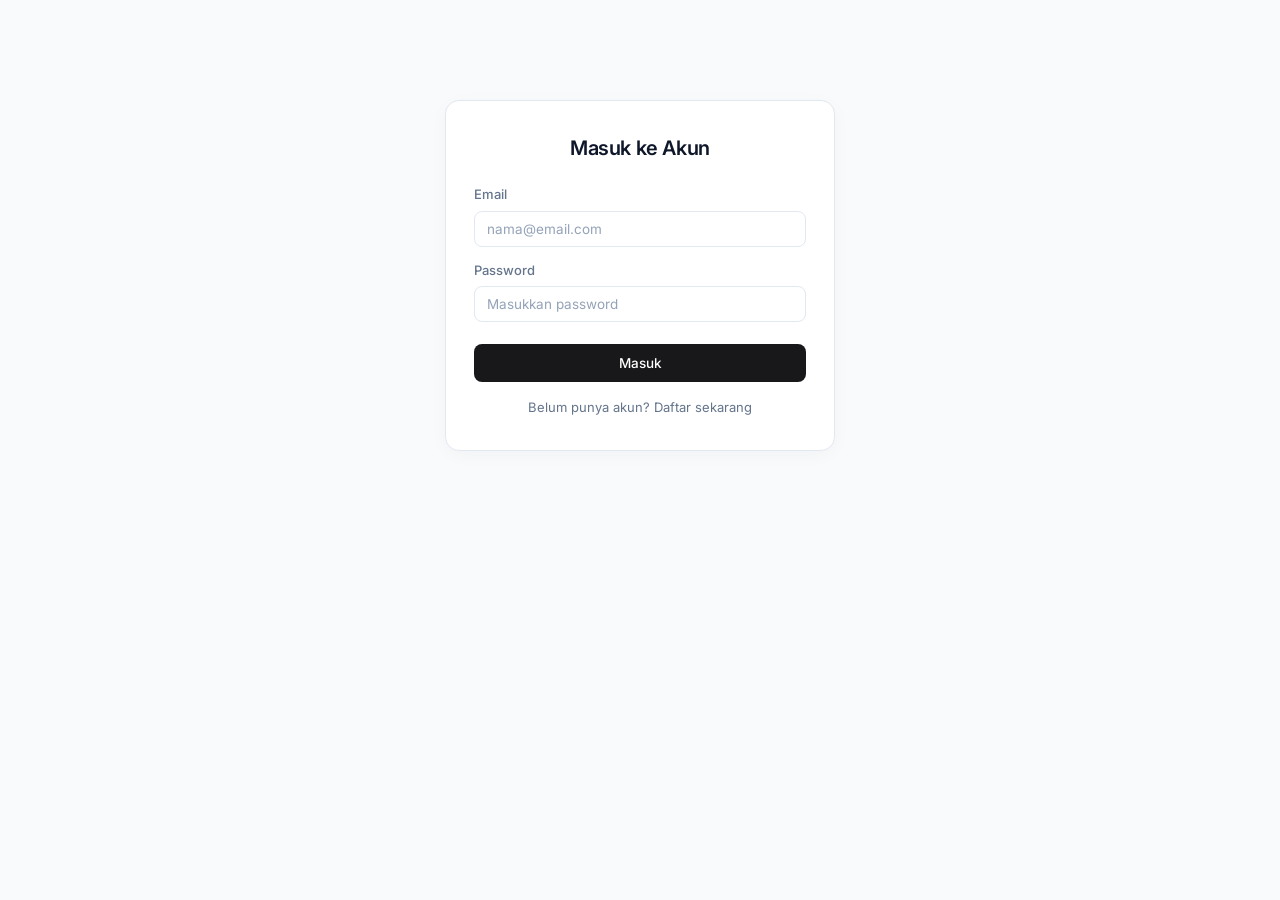
==== frontend/index.html @ 7761a3a5 "feat: add frontend UI and CORS configuration" ====
<!DOCTYPE html>
<html lang="id">

<head>
    <meta charset="UTF-8">
    <meta name="viewport" content="width=device-width, initial-scale=1.0">
    <title>Masuk — Task Management</title>
    <link rel="stylesheet" href="style.css">
</head>

<body>
    <div class="auth-container">
        <h2 id="form-title">Masuk ke Akun</h2>
        <div id="alert-box" class="alert"></div>

        <!-- Form Login -->
        <form id="login-form">
            <div class="form-group">
                <label for="login-email">Email</label>
                <input type="email" id="login-email" placeholder="nama@email.com" required>
            </div>
            <div class="form-group">
                <label for="login-password">Password</label>
                <input type="password" id="login-password" placeholder="Masukkan password" required>
            </div>
            <button type="submit">Masuk</button>
            <p class="toggle-link" onclick="toggleMode('register')">Belum punya akun? Daftar sekarang</p>
        </form>

        <!-- Form Register -->
        <form id="register-form" style="display: none;">
            <div class="form-group">
                <label for="reg-name">Nama Lengkap</label>
                <input type="text" id="reg-name" placeholder="Nama lengkap" required>
            </div>
            <div class="form-group">
                <label for="reg-email">Email</label>
                <input type="email" id="reg-email" placeholder="nama@email.com" required>
            </div>
            <div class="form-group">
                <label for="reg-password">Password</label>
                <input type="password" id="reg-password" placeholder="Minimal 6 karakter" minlength="6" required>
            </div>
            <button type="submit">Buat Akun</button>
            <p class="toggle-link" onclick="toggleMode('login')">Sudah punya akun? Masuk di sini</p>
        </form>
    </div>

    <script>
        const API_URL = "http://localhost:8080/api/v1";

        // Route Guard: Redirect jika sudah login
        const existingToken = localStorage.getItem("token");
        const existingRole = localStorage.getItem("role");
        if (existingToken) {
            window.location.href = existingRole === "ADMIN" ? "admin.html" : "dashboard.html";
        }

        function toggleMode(mode) {
            document.getElementById("alert-box").className = "alert";
            const isRegister = mode === "register";
            document.getElementById("login-form").style.display = isRegister ? "none" : "block";
            document.getElementById("register-form").style.display = isRegister ? "block" : "none";
            document.getElementById("form-title").innerText = isRegister ? "Daftar Akun Baru" : "Masuk ke Akun";
        }

        function showAlert(msg, type) {
            const box = document.getElementById("alert-box");
            box.innerText = msg;
            box.className = "alert " + type;
        }

        // Submit Login
        document.getElementById("login-form").addEventListener("submit", async (e) => {
            e.preventDefault();
            const email = document.getElementById("login-email").value.trim();
            const password = document.getElementById("login-password").value;

            try {
                const res = await fetch(`${API_URL}/auth/login`, {
                    method: "POST",
                    headers: { "Content-Type": "application/json" },
                    body: JSON.stringify({ email, password })
                });
                const data = await res.json();

                if (!res.ok) return showAlert(data.message || "Email atau password salah.", "error");

                localStorage.setItem("token", data.data.token);
                localStorage.setItem("role", data.data.user.role);
                localStorage.setItem("userName", data.data.user.name);

                window.location.href = data.data.user.role === "ADMIN" ? "admin.html" : "dashboard.html";
            } catch (err) {
                showAlert("Tidak dapat terhubung ke server backend.", "error");
            }
        });

        // Submit Register
        document.getElementById("register-form").addEventListener("submit", async (e) => {
            e.preventDefault();
            const name = document.getElementById("reg-name").value.trim();
            const email = document.getElementById("reg-email").value.trim();
            const password = document.getElementById("reg-password").value;

            try {
                const res = await fetch(`${API_URL}/auth/register`, {
                    method: "POST",
                    headers: { "Content-Type": "application/json" },
                    body: JSON.stringify({ name, email, password })
                });
                const data = await res.json();

                if (!res.ok) return showAlert(data.message || "Registrasi gagal.", "error");

                document.getElementById("register-form").reset();
                toggleMode("login");
                showAlert("Akun berhasil dibuat. Silakan masuk.", "success");
            } catch (err) {
                showAlert("Tidak dapat terhubung ke server backend.", "error");
            }
        });
    </script>
</body>

</html>
---- frontend/style.css ----
@import url('https://fonts.googleapis.com/css2?family=Inter:wght@400;500;600;700&display=swap');

:root {
    --bg: #f8fafc;
    --surface: #ffffff;
    --border: #e2e8f0;
    --border-focus: #94a3b8;
    --text-main: #0f172a;
    --text-muted: #64748b;
    --primary: #18181b;
    --primary-hover: #27272a;
    --danger: #dc2626;
    --danger-bg: #fef2f2;
    --danger-hover: #fee2e2;
    --radius: 10px;
}

* {
    box-sizing: border-box;
    margin: 0;
    padding: 0;
    font-family: 'Inter', -apple-system, BlinkMacSystemFont, sans-serif;
}

body {
    background: var(--bg);
    color: var(--text-main);
    padding: 28px 20px;
    line-height: 1.5;
    -webkit-font-smoothing: antialiased;
}

/* Auth Page */
.auth-container {
    max-width: 390px;
    margin: 72px auto;
    background: var(--surface);
    padding: 32px 28px;
    border-radius: 14px;
    border: 1px solid var(--border);
    box-shadow: 0 4px 20px -2px rgba(15, 23, 42, 0.04);
}

h2 {
    font-size: 20px;
    font-weight: 600;
    letter-spacing: -0.02em;
    margin-bottom: 22px;
    color: var(--text-main);
    text-align: center;
}

.form-group {
    margin-bottom: 14px;
}

label {
    display: block;
    font-size: 13px;
    font-weight: 500;
    color: var(--text-muted);
    margin-bottom: 6px;
}

input,
select,
textarea {
    width: 100%;
    padding: 9px 12px;
    background: var(--surface);
    border: 1px solid var(--border);
    border-radius: 8px;
    font-size: 13.5px;
    color: var(--text-main);
    transition: border-color 0.15s ease, box-shadow 0.15s ease;
}

input:focus,
select:focus,
textarea:focus {
    outline: none;
    border-color: var(--border-focus);
    box-shadow: 0 0 0 3px rgba(148, 163, 184, 0.15);
}

input::placeholder,
textarea::placeholder {
    color: #94a3b8;
}

/* Buttons */
button {
    padding: 9px 15px;
    background: var(--primary);
    color: #ffffff;
    border: 1px solid transparent;
    border-radius: 8px;
    font-size: 13.5px;
    font-weight: 500;
    cursor: pointer;
    transition: background-color 0.15s ease, transform 0.05s ease;
}

button:hover {
    background: var(--primary-hover);
}

button:active {
    transform: scale(0.99);
}

.auth-container button {
    width: 100%;
    margin-top: 8px;
    padding: 10px;
}

.btn-secondary {
    background: var(--surface);
    color: var(--text-main);
    border: 1px solid var(--border);
}

.btn-secondary:hover {
    background: #f1f5f9;
}

.btn-danger {
    background: var(--danger-bg);
    color: var(--danger);
    border: 1px solid #fecaca;
}

.btn-danger:hover {
    background: var(--danger-hover);
}

.btn-sm {
    padding: 5px 10px;
    font-size: 12px;
    border-radius: 6px;
}

.toggle-link {
    text-align: center;
    margin-top: 16px;
    font-size: 13px;
    color: var(--text-muted);
    cursor: pointer;
}

.toggle-link:hover {
    color: var(--text-main);
    text-decoration: underline;
}

/* Alerts */
.alert {
    padding: 10px 12px;
    border-radius: 8px;
    margin-bottom: 16px;
    font-size: 13px;
    display: none;
}

.alert.error {
    background: #fef2f2;
    color: #b91c1c;
    border: 1px solid #fecaca;
    display: block;
}

.alert.success {
    background: #f0fdf4;
    color: #15803d;
    border: 1px solid #bbf7d0;
    display: block;
}

/* Layout & Navbar */
.container {
    max-width: 1120px;
    margin: 0 auto;
}

.navbar {
    background: var(--surface);
    color: var(--text-main);
    padding: 14px 20px;
    border-radius: var(--radius);
    border: 1px solid var(--border);
    display: flex;
    justify-content: space-between;
    align-items: center;
    margin-bottom: 24px;
}

.navbar h1 {
    font-size: 15.5px;
    font-weight: 600;
    letter-spacing: -0.01em;
}

.nav-right {
    display: flex;
    align-items: center;
    gap: 8px;
}

/* Summary Cards */
.summary-grid {
    display: grid;
    grid-template-columns: repeat(4, 1fr);
    gap: 14px;
    margin-bottom: 20px;
}

.card {
    background: var(--surface);
    padding: 20px;
    border-radius: var(--radius);
    border: 1px solid var(--border);
    margin-bottom: 20px;
}

.card h3 {
    font-size: 14.5px;
    font-weight: 600;
    color: var(--text-main);
}

.stat-card {
    text-align: left;
    padding: 16px 20px;
    margin-bottom: 0;
}

.stat-card h3 {
    font-size: 12px;
    font-weight: 500;
    text-transform: uppercase;
    letter-spacing: 0.04em;
    color: var(--text-muted);
    margin-bottom: 6px;
}

.stat-card p {
    font-size: 26px;
    font-weight: 700;
    letter-spacing: -0.02em;
    color: var(--text-main);
}

/* Grid & Filter Bar */
.grid-2 {
    display: grid;
    grid-template-columns: 330px 1fr;
    gap: 20px;
    align-items: start;
}

.filter-bar {
    display: flex;
    gap: 8px;
    margin-bottom: 16px;
    flex-wrap: wrap;
}

.filter-bar input {
    flex: 2;
    min-width: 180px;
}

.filter-bar select {
    flex: 1;
    min-width: 135px;
}

/* Tables */
table {
    width: 100%;
    border-collapse: collapse;
    font-size: 13.5px;
}

th {
    padding: 10px 12px;
    text-align: left;
    font-size: 11.5px;
    font-weight: 600;
    text-transform: uppercase;
    letter-spacing: 0.04em;
    color: var(--text-muted);
    border-bottom: 1px solid var(--border);
    background: #fafafa;
}

td {
    padding: 12px;
    text-align: left;
    border-bottom: 1px solid #f1f5f9;
    vertical-align: middle;
}

tr:last-child td {
    border-bottom: none;
}

tbody tr:hover {
    background: #f8fafc;
}

/* Minimalist Badges */
.badge {
    display: inline-block;
    padding: 2px 8px;
    border-radius: 6px;
    font-size: 11.5px;
    font-weight: 500;
}

.badge-TODO {
    background: #f1f5f9;
    color: #475569;
}

.badge-IN_PROGRESS {
    background: #fef3c7;
    color: #b45309;
}

.badge-DONE {
    background: #dcfce7;
    color: #15803d;
}

.badge-HIGH {
    background: #fee2e2;
    color: #b91c1c;
}

.badge-MEDIUM {
    background: #e0f2fe;
    color: #0369a1;
}

.badge-LOW {
    background: #f1f5f9;
    color: #475569;
}

/* Responsive */
@media (max-width: 860px) {
    .summary-grid {
        grid-template-columns: repeat(2, 1fr);
    }

    .grid-2 {
        grid-template-columns: 1fr;
    }
}
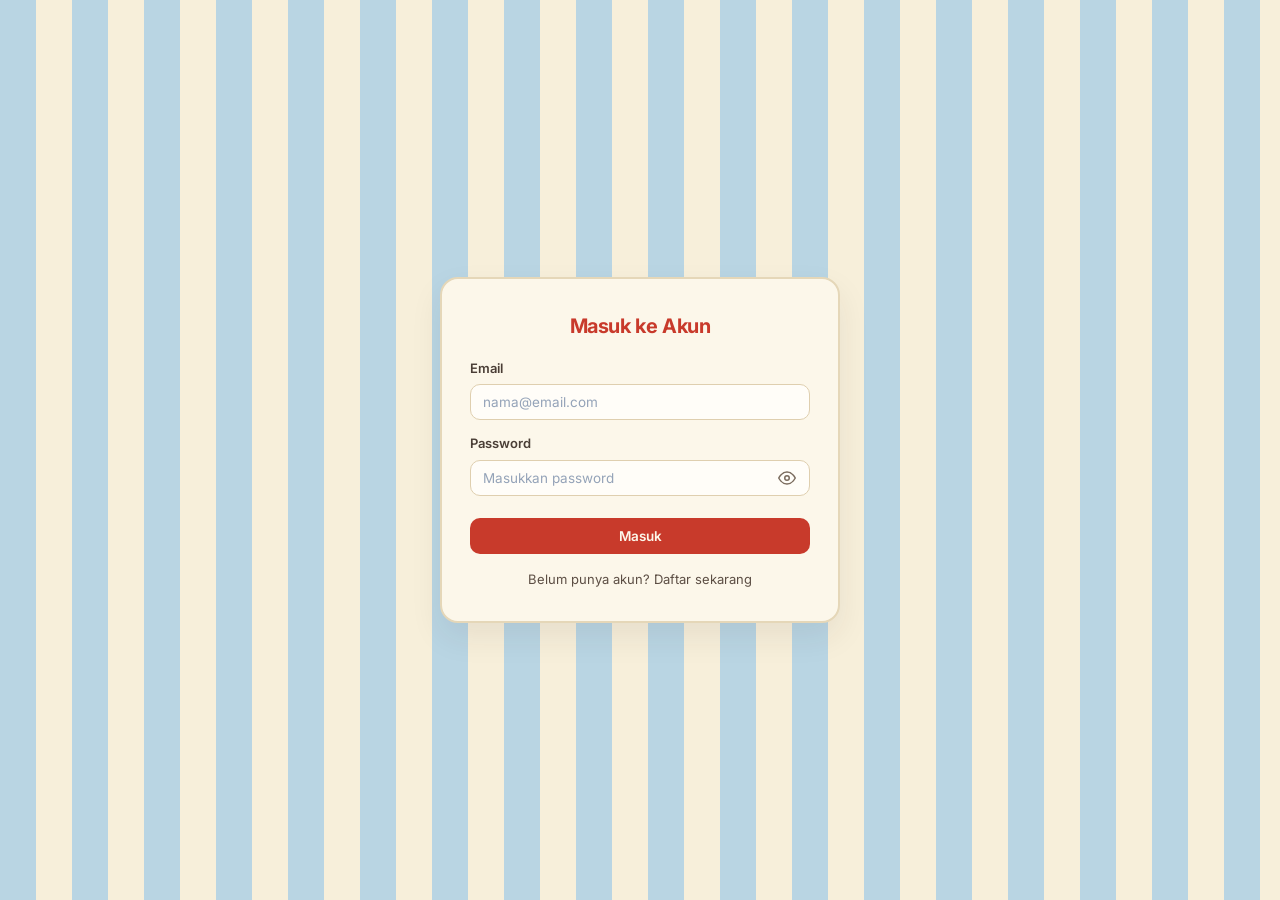
==== commit a413b72c: "feat: update frontend warm UI palette and confirmation modals" ====
--- a/frontend/index.html
+++ b/frontend/index.html
@@ -6,6 +6,114 @@
     <meta name="viewport" content="width=device-width, initial-scale=1.0">
     <title>Masuk — Task Management</title>
     <link rel="stylesheet" href="style.css">
+    <style>
+        body {
+            background-color: #F7EFDA !important;
+            background-image: repeating-linear-gradient(90deg,
+                    #B9D5E3 0px,
+                    #B9D5E3 36px,
+                    #F7EFDA 36px,
+                    #F7EFDA 72px) !important;
+            color: #2D2520 !important;
+            min-height: 100vh;
+            display: flex;
+            align-items: center;
+            justify-content: center;
+            padding: 20px;
+        }
+
+        .auth-container {
+            background: #FCF7EA !important;
+            border: 2px solid #E5D7B8 !important;
+            border-radius: 18px !important;
+            box-shadow: 0 14px 32px rgba(45, 37, 32, 0.08) !important;
+            padding: 32px 28px !important;
+            max-width: 400px;
+            width: 100%;
+            margin: 0 !important;
+        }
+
+        .auth-container h2 {
+            color: #C83A2B !important;
+            font-weight: 700;
+            letter-spacing: -0.02em;
+            margin-bottom: 18px;
+        }
+
+        .form-group label {
+            color: #4A3E36 !important;
+            font-weight: 600;
+        }
+
+        .auth-container input {
+            background: #FFFDF8 !important;
+            border: 1.5px solid #DFCFAF !important;
+            color: #2D2520 !important;
+            border-radius: 10px !important;
+        }
+
+        .auth-container input:focus {
+            outline: none;
+            border-color: #8EBAD1 !important;
+            box-shadow: 0 0 0 3px rgba(185, 213, 227, 0.45) !important;
+        }
+
+        .auth-container button[type="submit"] {
+            background: #C83A2B !important;
+            color: #FCF7EA !important;
+            border: none !important;
+            border-radius: 10px !important;
+            font-weight: 600;
+            transition: background 0.15s ease;
+        }
+
+        .auth-container button[type="submit"]:hover {
+            background: #A92E21 !important;
+        }
+
+        .toggle-link {
+            color: #5C4E44 !important;
+        }
+
+        .toggle-link:hover {
+            color: #C83A2B !important;
+        }
+
+        .password-wrapper {
+            position: relative;
+            width: 100%;
+        }
+
+        .password-wrapper input {
+            width: 100% !important;
+            padding-right: 42px !important;
+            margin-bottom: 0 !important;
+        }
+
+        .password-wrapper .toggle-pw-btn {
+            position: absolute !important;
+            right: 10px !important;
+            top: 50% !important;
+            transform: translateY(-50%) !important;
+            width: auto !important;
+            height: auto !important;
+            padding: 4px !important;
+            margin: 0 !important;
+            background: transparent !important;
+            border: none !important;
+            color: #7A6B5D !important;
+            cursor: pointer;
+            display: flex !important;
+            align-items: center;
+            justify-content: center;
+            z-index: 2;
+        }
+
+        .password-wrapper .toggle-pw-btn:hover {
+            color: #C83A2B !important;
+            background: transparent !important;
+        }
+    </style>
 </head>
 
 <body>
@@ -21,7 +129,17 @@
             </div>
             <div class="form-group">
                 <label for="login-password">Password</label>
-                <input type="password" id="login-password" placeholder="Masukkan password" required>
+                <div class="password-wrapper">
+                    <input type="password" id="login-password" placeholder="Masukkan password" required>
+                    <button type="button" class="toggle-pw-btn" onclick="togglePassword('login-password', this)"
+                        title="Lihat Password" aria-label="Lihat Password">
+                        <svg width="18" height="18" viewBox="0 0 24 24" fill="none" stroke="currentColor"
+                            stroke-width="2" stroke-linecap="round" stroke-linejoin="round">
+                            <path d="M1 12s4-8 11-8 11 8 11 8-4 8-11 8-11-8-11-8z"></path>
+                            <circle cx="12" cy="12" r="3"></circle>
+                        </svg>
+                    </button>
+                </div>
             </div>
             <button type="submit">Masuk</button>
             <p class="toggle-link" onclick="toggleMode('register')">Belum punya akun? Daftar sekarang</p>
@@ -39,7 +157,17 @@
             </div>
             <div class="form-group">
                 <label for="reg-password">Password</label>
-                <input type="password" id="reg-password" placeholder="Minimal 6 karakter" minlength="6" required>
+                <div class="password-wrapper">
+                    <input type="password" id="reg-password" placeholder="Minimal 6 karakter" minlength="6" required>
+                    <button type="button" class="toggle-pw-btn" onclick="togglePassword('reg-password', this)"
+                        title="Lihat Password" aria-label="Lihat Password">
+                        <svg width="18" height="18" viewBox="0 0 24 24" fill="none" stroke="currentColor"
+                            stroke-width="2" stroke-linecap="round" stroke-linejoin="round">
+                            <path d="M1 12s4-8 11-8 11 8 11 8-4 8-11 8-11-8-11-8z"></path>
+                            <circle cx="12" cy="12" r="3"></circle>
+                        </svg>
+                    </button>
+                </div>
             </div>
             <button type="submit">Buat Akun</button>
             <p class="toggle-link" onclick="toggleMode('login')">Sudah punya akun? Masuk di sini</p>
@@ -48,6 +176,17 @@
 
     <script>
         const API_URL = "http://localhost:8080/api/v1";
+
+        const eyeOpen = `<svg width="18" height="18" viewBox="0 0 24 24" fill="none" stroke="currentColor" stroke-width="2" stroke-linecap="round" stroke-linejoin="round"><path d="M1 12s4-8 11-8 11 8 11 8-4 8-11 8-11-8-11-8z"></path><circle cx="12" cy="12" r="3"></circle></svg>`;
+        const eyeClosed = `<svg width="18" height="18" viewBox="0 0 24 24" fill="none" stroke="currentColor" stroke-width="2" stroke-linecap="round" stroke-linejoin="round"><path d="M17.94 17.94A10.07 10.07 0 0 1 12 20c-7 0-11-8-11-8a18.45 18.45 0 0 1 5.06-5.94M9.9 4.24A9.12 9.12 0 0 1 12 4c7 0 11 8 11 8a18.5 18.5 0 0 1-2.16 3.19m-6.72-1.07a3 3 0 1 1-4.24-4.24"></path><line x1="1" y1="1" x2="23" y2="23"></line></svg>`;
+
+        function togglePassword(inputId, btn) {
+            const input = document.getElementById(inputId);
+            const isHidden = input.type === "password";
+            input.type = isHidden ? "text" : "password";
+            btn.innerHTML = isHidden ? eyeClosed : eyeOpen;
+            btn.title = isHidden ? "Sembunyikan Password" : "Lihat Password";
+        }
 
         // Route Guard: Redirect jika sudah login
         const existingToken = localStorage.getItem("token");
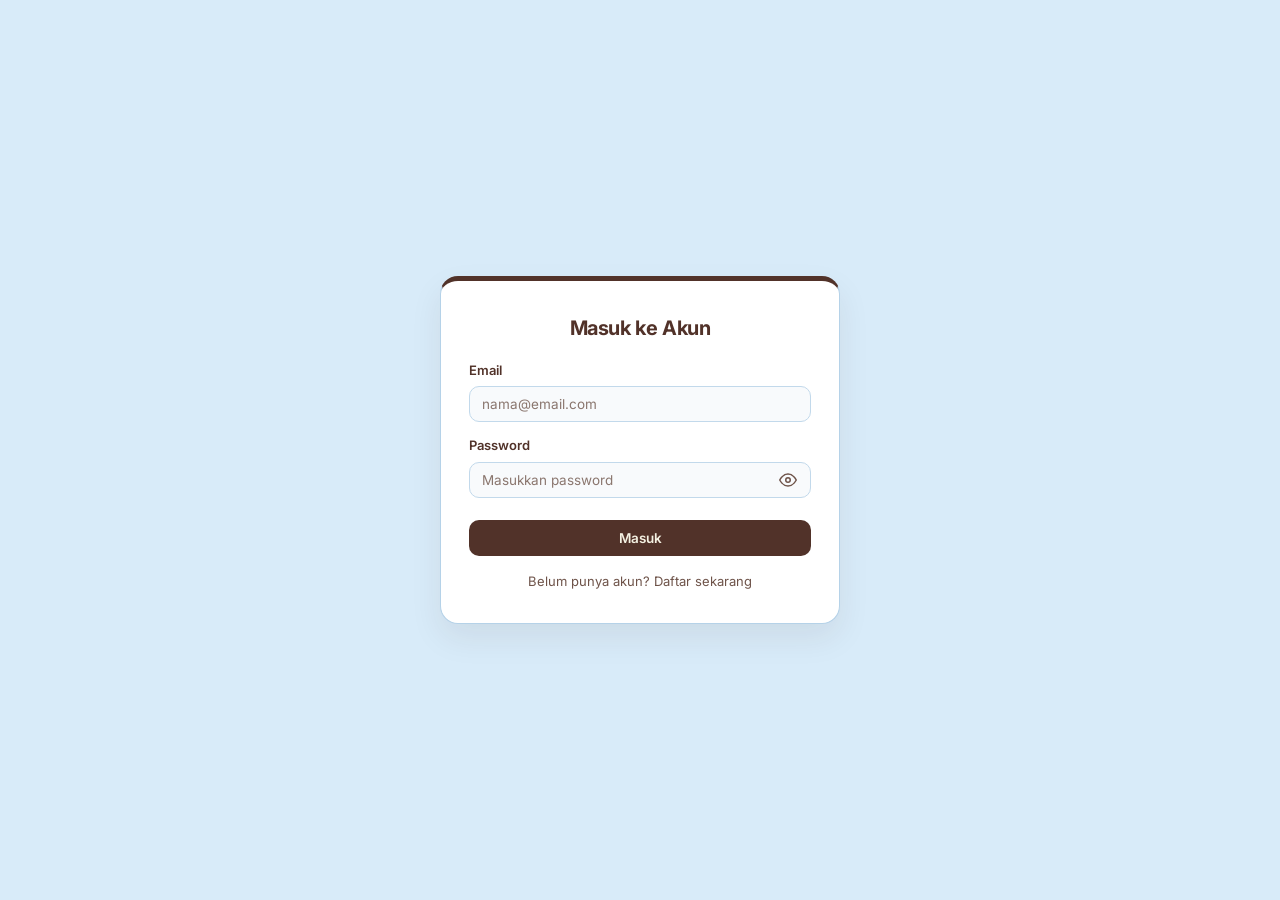
==== commit 8003cc35: "feat: update ui" ====
--- a/frontend/index.html
+++ b/frontend/index.html
@@ -7,14 +7,11 @@
     <title>Masuk — Task Management</title>
     <link rel="stylesheet" href="style.css">
     <style>
+        /* Palet: Something Blue (#D8EBF9), Mother Earth (#513229), Lucky Dice (#F4F1E2), The Bay (#FCE6B7), Walking Vinnie (#D7D4B1) */
         body {
-            background-color: #F7EFDA !important;
-            background-image: repeating-linear-gradient(90deg,
-                    #B9D5E3 0px,
-                    #B9D5E3 36px,
-                    #F7EFDA 36px,
-                    #F7EFDA 72px) !important;
-            color: #2D2520 !important;
+            background-color: #D8EBF9 !important;
+            background-image: none !important;
+            color: #3A231D !important;
             min-height: 100vh;
             display: flex;
             align-items: center;
@@ -23,10 +20,11 @@
         }
 
         .auth-container {
-            background: #FCF7EA !important;
-            border: 2px solid #E5D7B8 !important;
+            background: #FFFFFF !important;
+            border: 1.5px solid #B5D2E8 !important;
+            border-top: 5px solid #513229 !important;
             border-radius: 18px !important;
-            box-shadow: 0 14px 32px rgba(45, 37, 32, 0.08) !important;
+            box-shadow: 0 14px 32px rgba(58, 35, 29, 0.08) !important;
             padding: 32px 28px !important;
             max-width: 400px;
             width: 100%;
@@ -34,33 +32,38 @@
         }
 
         .auth-container h2 {
-            color: #C83A2B !important;
+            color: #513229 !important;
             font-weight: 700;
             letter-spacing: -0.02em;
             margin-bottom: 18px;
         }
 
         .form-group label {
-            color: #4A3E36 !important;
+            color: #513229 !important;
             font-weight: 600;
         }
 
         .auth-container input {
-            background: #FFFDF8 !important;
-            border: 1.5px solid #DFCFAF !important;
-            color: #2D2520 !important;
+            background: #F8FAFC !important;
+            border: 1.5px solid #C2D9EB !important;
+            color: #3A231D !important;
             border-radius: 10px !important;
+        }
+
+        .auth-container input::placeholder {
+            color: #8A766E !important;
         }
 
         .auth-container input:focus {
             outline: none;
-            border-color: #8EBAD1 !important;
-            box-shadow: 0 0 0 3px rgba(185, 213, 227, 0.45) !important;
+            background: #FFFFFF !important;
+            border-color: #513229 !important;
+            box-shadow: 0 0 0 3px rgba(81, 50, 41, 0.12) !important;
         }
 
         .auth-container button[type="submit"] {
-            background: #C83A2B !important;
-            color: #FCF7EA !important;
+            background: #513229 !important;
+            color: #F4F1E2 !important;
             border: none !important;
             border-radius: 10px !important;
             font-weight: 600;
@@ -68,15 +71,16 @@
         }
 
         .auth-container button[type="submit"]:hover {
-            background: #A92E21 !important;
+            background: #3A231D !important;
         }
 
         .toggle-link {
-            color: #5C4E44 !important;
+            color: #6E5349 !important;
         }
 
         .toggle-link:hover {
-            color: #C83A2B !important;
+            color: #513229 !important;
+            text-decoration: underline;
         }
 
         .password-wrapper {
@@ -101,7 +105,7 @@
             margin: 0 !important;
             background: transparent !important;
             border: none !important;
-            color: #7A6B5D !important;
+            color: #6E5349 !important;
             cursor: pointer;
             display: flex !important;
             align-items: center;
@@ -110,7 +114,7 @@
         }
 
         .password-wrapper .toggle-pw-btn:hover {
-            color: #C83A2B !important;
+            color: #513229 !important;
             background: transparent !important;
         }
     </style>
@@ -188,7 +192,6 @@
             btn.title = isHidden ? "Sembunyikan Password" : "Lihat Password";
         }
 
-        // Route Guard: Redirect jika sudah login
         const existingToken = localStorage.getItem("token");
         const existingRole = localStorage.getItem("role");
         if (existingToken) {
@@ -209,7 +212,6 @@
             box.className = "alert " + type;
         }
 
-        // Submit Login
         document.getElementById("login-form").addEventListener("submit", async (e) => {
             e.preventDefault();
             const email = document.getElementById("login-email").value.trim();
@@ -235,7 +237,6 @@
             }
         });
 
-        // Submit Register
         document.getElementById("register-form").addEventListener("submit", async (e) => {
             e.preventDefault();
             const name = document.getElementById("reg-name").value.trim();
